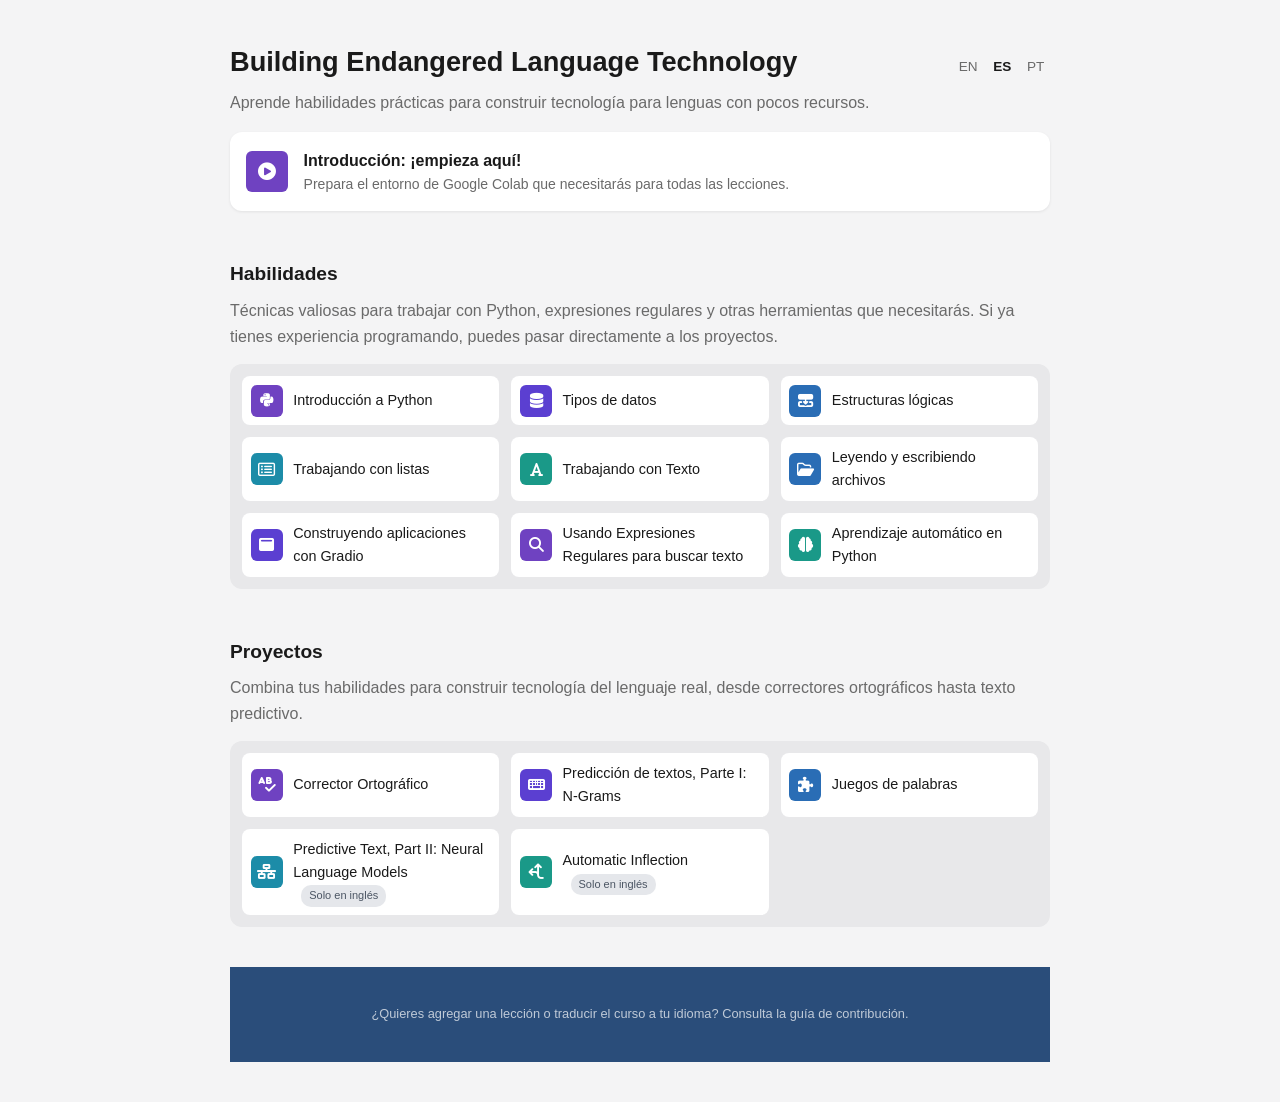
==== docs/es/index.html @ e0053f35 "Generate the site from the notebooks so new languages and lessons are automatic" ====
<!doctype html>
<html lang="es">
    <head>
        <meta charset="UTF-8" />
        <meta name="viewport" content="width=device-width, initial-scale=1" />
        <title>Building Endangered Language Technology</title>
        <link
            rel="stylesheet"
            href="https://cdnjs.cloudflare.com/ajax/libs/font-awesome/6.5.1/css/all.min.css"
        />
        <link rel="stylesheet" href="../styles.css" />
    </head>
    <body>
        <div class="wrap">
            <div class="topbar">
                <h1>Building Endangered Language Technology</h1>
                <nav class="langs">
                    <a href="../">EN</a>
                    <a href="./" class="active">ES</a>
                    <a href="../pt/">PT</a>
                </nav>
            </div>
            <p class="subtitle">Aprende habilidades prácticas para construir tecnología para lenguas con pocos recursos.</p>

            <a class="card" href="https://colab.research.google.com/github/lecs-lab/belt/blob/main/notebooks/es/skills/1.%20Introduction.ipynb" target="_blank">
                <span class="icon md bg-purple"><i class="fa-solid fa-circle-play"></i></span>
                <span>
                    <div class="title">Introducción: ¡empieza aquí!</div>
                    <div class="desc">Prepara el entorno de Google Colab que necesitarás para todas las lecciones.</div>
                </span>
            </a>

            <section class="section">
                <h3>Habilidades</h3>
                <p class="desc">Técnicas valiosas para trabajar con Python, expresiones regulares y otras herramientas que necesitarás. Si ya tienes experiencia programando, puedes pasar directamente a los proyectos.</p>
                <div class="grid">
                <a class="tile" href="https://colab.research.google.com/github/lecs-lab/belt/blob/main/notebooks/es/skills/2.%20Python.ipynb" target="_blank">
                    <span class="icon sm bg-purple"><i class="fa-brands fa-python"></i></span>
                    <span class="label">Introducción a Python</span>
                </a>
                <a class="tile" href="https://colab.research.google.com/github/lecs-lab/belt/blob/main/notebooks/es/skills/3.%20Data%20Types.ipynb" target="_blank">
                    <span class="icon sm bg-indigo"><i class="fa-solid fa-database"></i></span>
                    <span class="label">Tipos de datos</span>
                </a>
                <a class="tile" href="https://colab.research.google.com/github/lecs-lab/belt/blob/main/notebooks/es/skills/4.%20Logical%20Structures.ipynb" target="_blank">
                    <span class="icon sm bg-blue"><i class="fa-solid fa-diagram-next"></i></span>
                    <span class="label">Estructuras lógicas</span>
                </a>
                <a class="tile" href="https://colab.research.google.com/github/lecs-lab/belt/blob/main/notebooks/es/skills/5.%20Lists.ipynb" target="_blank">
                    <span class="icon sm bg-cyan"><i class="fa-regular fa-rectangle-list"></i></span>
                    <span class="label">Trabajando con listas</span>
                </a>
                <a class="tile" href="https://colab.research.google.com/github/lecs-lab/belt/blob/main/notebooks/es/skills/6.%20Strings.ipynb" target="_blank">
                    <span class="icon sm bg-teal"><i class="fa-solid fa-font"></i></span>
                    <span class="label">Trabajando con Texto</span>
                </a>
                <a class="tile" href="https://colab.research.google.com/github/lecs-lab/belt/blob/main/notebooks/es/skills/7.%20Files.ipynb" target="_blank">
                    <span class="icon sm bg-blue"><i class="fa-regular fa-folder-open"></i></span>
                    <span class="label">Leyendo y escribiendo archivos</span>
                </a>
                <a class="tile" href="https://colab.research.google.com/github/lecs-lab/belt/blob/main/notebooks/es/skills/8.%20Gradio.ipynb" target="_blank">
                    <span class="icon sm bg-indigo"><i class="fa-solid fa-window-maximize"></i></span>
                    <span class="label">Construyendo aplicaciones con Gradio</span>
                </a>
                <a class="tile" href="https://colab.research.google.com/github/lecs-lab/belt/blob/main/notebooks/es/skills/9.%20Regex.ipynb" target="_blank">
                    <span class="icon sm bg-purple"><i class="fa-solid fa-magnifying-glass"></i></span>
                    <span class="label">Usando Expresiones Regulares para buscar texto</span>
                </a>
                <a class="tile" href="https://colab.research.google.com/github/lecs-lab/belt/blob/main/notebooks/es/skills/10.%20Machine%20Learning.ipynb" target="_blank">
                    <span class="icon sm bg-teal"><i class="fa-solid fa-brain"></i></span>
                    <span class="label">Aprendizaje automático en Python</span>
                </a>
                </div>
            </section>

            <section class="section">
                <h3>Proyectos</h3>
                <p class="desc">Combina tus habilidades para construir tecnología del lenguaje real, desde correctores ortográficos hasta texto predictivo.</p>
                <div class="grid">
                <a class="tile" href="https://colab.research.google.com/github/lecs-lab/belt/blob/main/notebooks/es/1.%20Spellchecker.ipynb" target="_blank">
                    <span class="icon sm bg-purple"><i class="fa-solid fa-spell-check"></i></span>
                    <span class="label">Corrector Ortográfico</span>
                </a>
                <a class="tile" href="https://colab.research.google.com/github/lecs-lab/belt/blob/main/notebooks/es/2.%20Predictive-Text.ipynb" target="_blank">
                    <span class="icon sm bg-indigo"><i class="fa-solid fa-keyboard"></i></span>
                    <span class="label">Predicción de textos, Parte I: N-Grams</span>
                </a>
                <a class="tile" href="https://colab.research.google.com/github/lecs-lab/belt/blob/main/notebooks/es/5.%20Word%20Games.ipynb" target="_blank">
                    <span class="icon sm bg-blue"><i class="fa-solid fa-puzzle-piece"></i></span>
                    <span class="label">Juegos de palabras</span>
                </a>
                <a class="tile" href="https://colab.research.google.com/github/lecs-lab/belt/blob/main/notebooks/en/4.%20Predictive-Text-with-Deep-Learning.ipynb" target="_blank">
                    <span class="icon sm bg-cyan"><i class="fa-solid fa-network-wired"></i></span>
                    <span class="label">Predictive Text, Part II: Neural Language Models<span class="badge">Solo en inglés</span></span>
                </a>
                <a class="tile" href="https://colab.research.google.com/github/lecs-lab/belt/blob/main/notebooks/en/5.%20Automatic%20Inflection.ipynb" target="_blank">
                    <span class="icon sm bg-teal"><i class="fa-solid fa-arrows-split-up-and-left"></i></span>
                    <span class="label">Automatic Inflection<span class="badge">Solo en inglés</span></span>
                </a>
                </div>
            </section>

            <footer class="footer">
                <p class="desc">
                    <a href="https://github.com/lecs-lab/belt/blob/main/CONTRIBUTING.md">¿Quieres agregar una lección o traducir el curso a tu idioma? Consulta la guía de contribución.</a>
                </p>
            </footer>
        </div>
    </body>
</html>
---- docs/styles.css ----
:root {
    --fg: #1a1a1a;
    --muted: #6a6a6a;
    --border: #e2e2e2;
    --bg: #f4f4f5;
    --card: #fff;
    --card-hover: #f7f7f8;
    --footer-bg: #2a4d7a;
    --max: 860px;

    --purple: #6f42c1;
    --indigo: #5b3fd1;
    --blue: #2a6db5;
    --cyan: #1c8ca8;
    --teal: #1a9988;
}

* {
    box-sizing: border-box;
}

body {
    margin: 0;
    font:
        16px/1.6 -apple-system,
        "Segoe UI",
        Roboto,
        Helvetica,
        Arial,
        sans-serif;
    color: var(--fg);
    background: var(--bg);
}

a {
    color: inherit;
    text-decoration: none;
}

.wrap {
    max-width: var(--max);
    margin: 0 auto;
    padding: 2.5rem 1.25rem;
}

/* Header + language switcher */
.topbar {
    display: flex;
    justify-content: space-between;
    align-items: baseline;
    gap: 1rem;
}
.langs a {
    color: var(--muted);
    font-size: 0.85rem;
    padding: 0 0.35rem;
}
.langs a.active {
    color: var(--fg);
    font-weight: 600;
}
.langs a:hover {
    color: var(--blue);
}

h1 {
    font-size: 1.7rem;
    margin: 0;
}
h2 {
    font-size: 1.35rem;
    margin: 0;
}
h3 {
    font-size: 1.2rem;
    margin: 0;
}
h4 {
    font-size: 1rem;
    margin: 0;
    font-weight: 600;
}

.subtitle {
    color: var(--muted);
    margin: 0.4rem 0 0;
}
.section {
    margin-top: 3rem;
}
.section > .desc {
    color: var(--muted);
    margin: 0.5rem 0 0;
}
.subsection {
    margin-top: 1.5rem;
}

/* Big feature card (Intro, Projects) */
.card {
    display: flex;
    align-items: center;
    gap: 1rem;
    background: var(--card);
    border-radius: 12px;
    padding: 1rem;
    margin-top: 1rem;
    box-shadow: 0 1px 3px rgba(0, 0, 0, 0.08);
    transition: background 0.15s;
}
.card:hover {
    background: var(--card-hover);
}
.card .title {
    font-weight: 600;
}
.card .desc {
    font-weight: 400;
    font-size: 0.875rem;
    color: var(--muted);
}

/* Grid of small lesson tiles */
.grid {
    display: grid;
    gap: 0.75rem;
    margin-top: 0.9rem;
    padding: 0.75rem;
    border-radius: 12px;
    background: #e8e8ea;
    grid-template-columns: repeat(3, minmax(0, 1fr));
}
@media (max-width: 640px) {
    .grid {
        grid-template-columns: 1fr;
    }
}

.tile {
    display: flex;
    align-items: center;
    gap: 0.65rem;
    background: var(--card);
    border-radius: 8px;
    padding: 0.55rem;
    transition:
        box-shadow 0.15s,
        background 0.15s;
}
.tile:hover {
    background: var(--card-hover);
    box-shadow: 0 1px 4px rgba(0, 0, 0, 0.12);
}
.tile .label {
    font-size: 0.9rem;
}

/* Colored icon squares */
.icon {
    display: flex;
    align-items: center;
    justify-content: center;
    flex-shrink: 0;
    color: #fff;
    border-radius: 6px;
}
.icon.sm {
    width: 2rem;
    height: 2rem;
    font-size: 0.95rem;
}
.icon.md {
    width: 2.6rem;
    height: 2.6rem;
    font-size: 1.1rem;
}
.icon.lg {
    width: 3rem;
    height: 3rem;
    font-size: 1.2rem;
}

.bg-purple {
    background: var(--purple);
}
.bg-indigo {
    background: var(--indigo);
}
.bg-blue {
    background: var(--blue);
}
.bg-cyan {
    background: var(--cyan);
}
.bg-teal {
    background: var(--teal);
}

/* Footer */
footer {
    background: var(--footer-bg);
    color: rgba(255, 255, 255, 0.7);
    font-size: 0.8rem;
    margin-top: 3.5rem;
    padding: 1.5rem 0;
}
footer .inner {
    max-width: var(--max);
    margin: 0 auto;
    padding: 0 1.25rem;
}
footer .inner p {
    margin: 0.5rem 0;
}

.badge {
    display: inline-block;
    margin-left: 8px;
    padding: 2px 8px;
    border-radius: 10px;
    background: #e5e7eb;
    color: #4b5563;
    font-size: 11px;
    white-space: nowrap;
    vertical-align: middle;
}

.footer {
    margin-top: 40px;
    text-align: center;
}
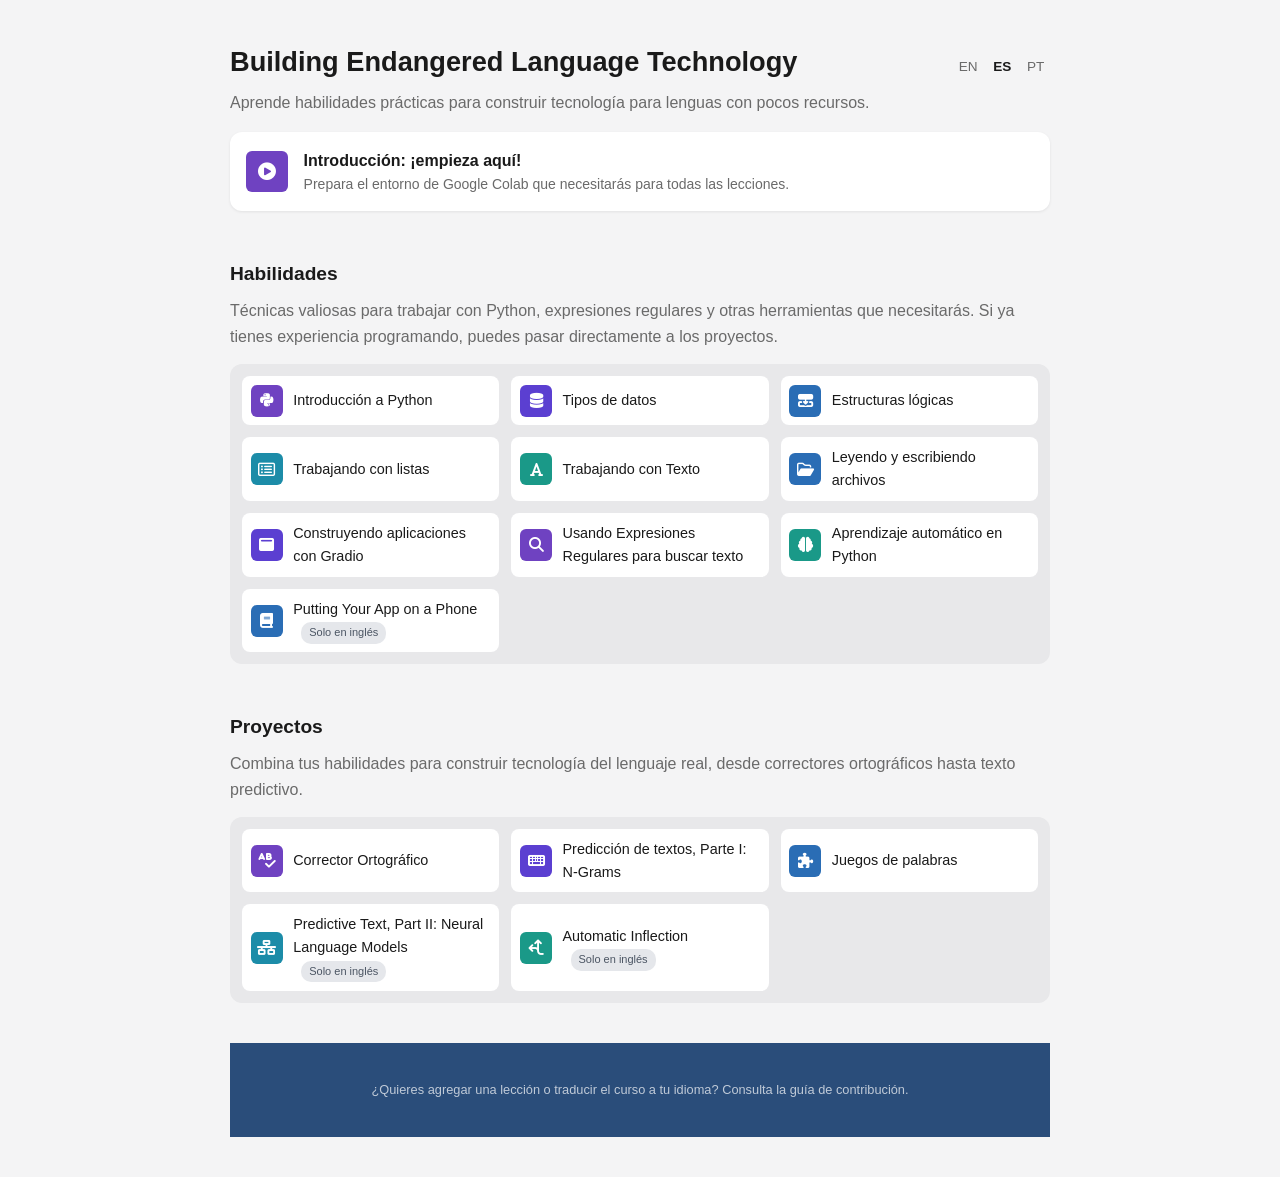
==== commit e6b3c2d5: "Rebuild site" ====
--- a/docs/es/index.html
+++ b/docs/es/index.html
@@ -70,6 +70,10 @@
                     <span class="icon sm bg-teal"><i class="fa-solid fa-brain"></i></span>
                     <span class="label">Aprendizaje automático en Python</span>
                 </a>
+                <a class="tile" href="https://colab.research.google.com/github/lecs-lab/belt/blob/main/notebooks/en/skills/11.%20Putting%20Your%20App%20on%20a%20Phone.ipynb" target="_blank">
+                    <span class="icon sm bg-blue"><i class="fa-solid fa-book"></i></span>
+                    <span class="label">Putting Your App on a Phone<span class="badge">Solo en inglés</span></span>
+                </a>
                 </div>
             </section>
 
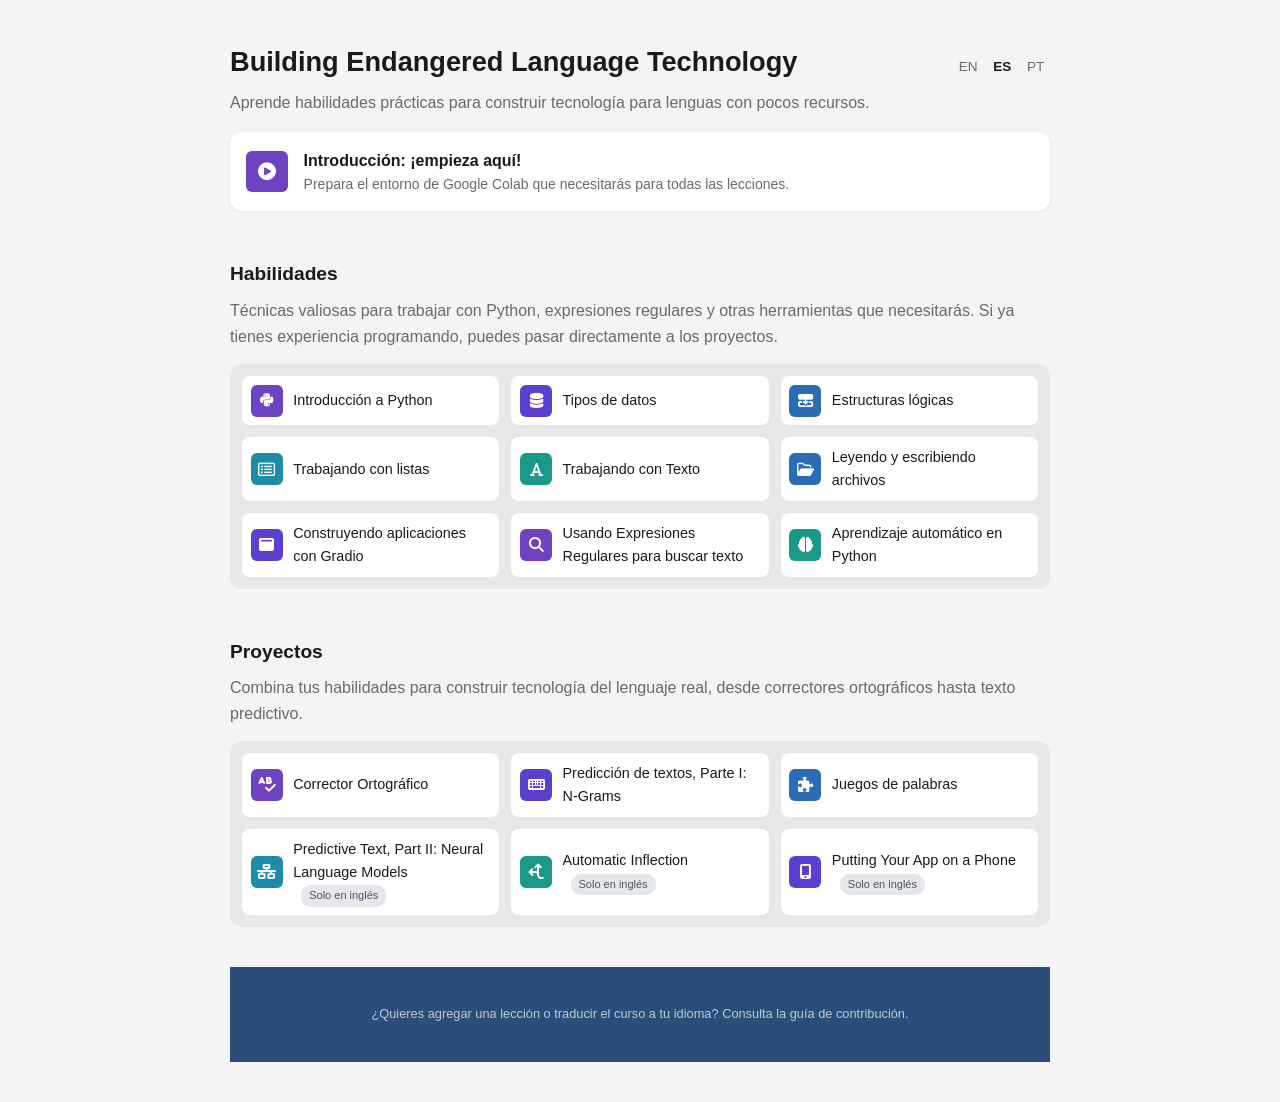
==== commit 2e50a1a0: "Move the phone-app lesson to projects, give it a phone icon, and fix the intro card title" ====
--- a/docs/es/index.html
+++ b/docs/es/index.html
@@ -70,10 +70,6 @@
                     <span class="icon sm bg-teal"><i class="fa-solid fa-brain"></i></span>
                     <span class="label">Aprendizaje automático en Python</span>
                 </a>
-                <a class="tile" href="https://colab.research.google.com/github/lecs-lab/belt/blob/main/notebooks/en/skills/11.%20Putting%20Your%20App%20on%20a%20Phone.ipynb" target="_blank">
-                    <span class="icon sm bg-blue"><i class="fa-solid fa-book"></i></span>
-                    <span class="label">Putting Your App on a Phone<span class="badge">Solo en inglés</span></span>
-                </a>
                 </div>
             </section>
 
@@ -101,6 +97,10 @@
                     <span class="icon sm bg-teal"><i class="fa-solid fa-arrows-split-up-and-left"></i></span>
                     <span class="label">Automatic Inflection<span class="badge">Solo en inglés</span></span>
                 </a>
+                <a class="tile" href="https://colab.research.google.com/github/lecs-lab/belt/blob/main/notebooks/en/6.%20Putting%20Your%20App%20on%20a%20Phone.ipynb" target="_blank">
+                    <span class="icon sm bg-indigo"><i class="fa-solid fa-mobile-screen-button"></i></span>
+                    <span class="label">Putting Your App on a Phone<span class="badge">Solo en inglés</span></span>
+                </a>
                 </div>
             </section>
 
